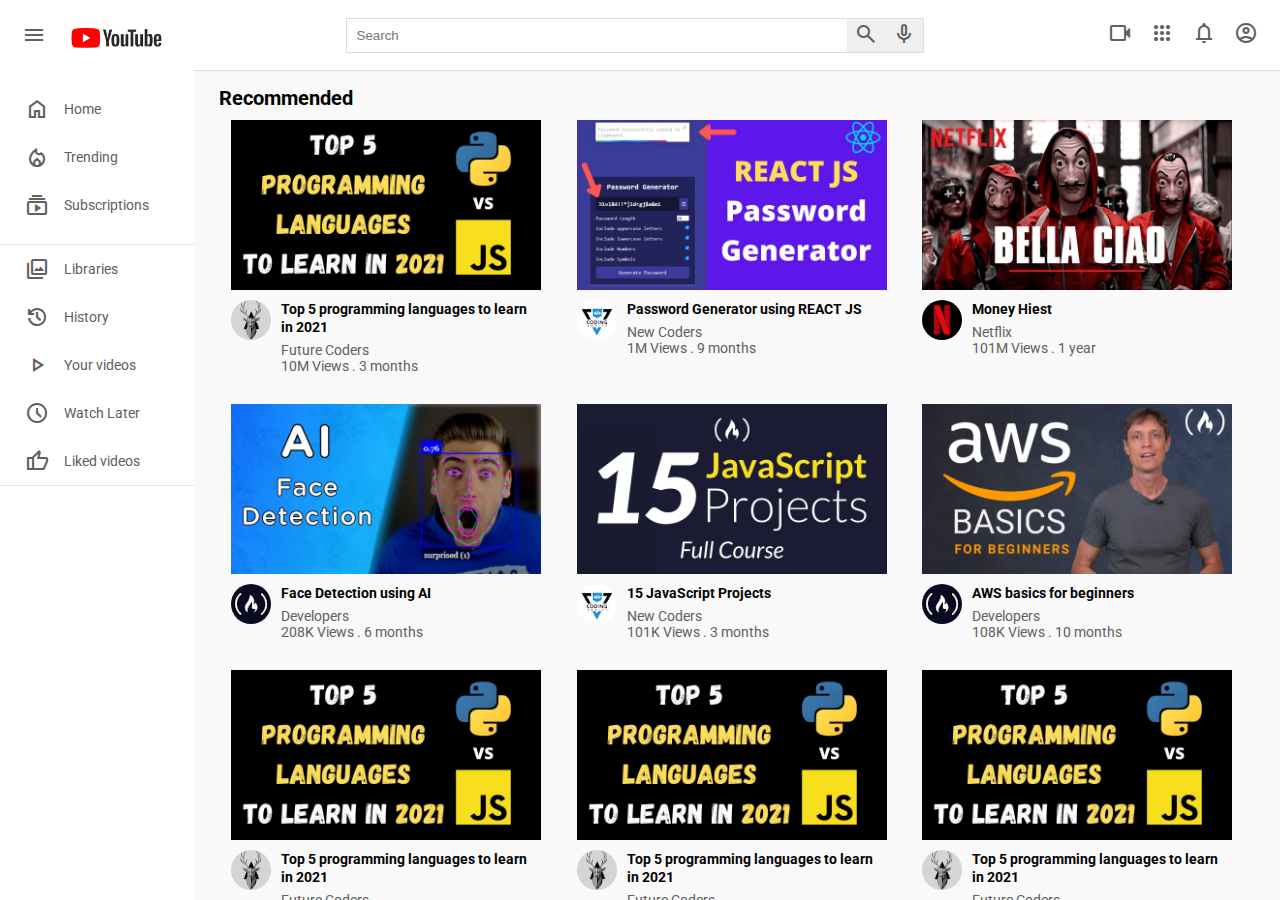
==== index.html @ a3cf9353 "Add files via upload" ====
<!DOCTYPE html>
<html lang="en">
<head>
    <meta charset="UTF-8">
    <meta http-equiv="X-UA-Compatible" content="IE=edge">
    <meta name="viewport" content="width=device-width, initial-scale=1.0">
    <title>Youtube.com clone</title>
    <link href="https://fonts.googleapis.com/css2?family=Material+Symbols+Outlined" rel="stylesheet" />
    <link rel="stylesheet" href="style.css" type="text/css">
</head>
<body>
    
    <div class="header">
        <div class="header-left">
            <i class="material-symbols-outlined"> menu </i>
            <img src="logo.png" alt="">
        </div>
        <div class="header-search">
            <form action="">
                <input type="text" placeholder="Search"/>
                <button>
                    <i class="material-symbols-outlined">search</i>
                </button>
                <button><i class="material-symbols-outlined">
                    keyboard_voice
                </i>
            </button>
            </form>
        </div>

        <div class="header-icons">
            <i class="material-symbols-outlined">videocam</i>
            <i class="material-symbols-outlined">apps</i>
            <i class="material-symbols-outlined">notifications</i>
            <i class="material-symbols-outlined">account_circle</i>
        </div>
    </div>
    <div class="mainBody">
        <div class="sidebar">
            <div class="sidebar-categories">
                <div class="sidebar-category">
                    <i class="material-symbols-outlined">home</i>
                    <span>Home</span>
                </div>
                <div class="sidebar-category">
                    <i class="material-symbols-outlined">local_fire_department</i>
                    <span>Trending</span>
                </div>
                <div class="sidebar-category">
                    <i class="material-symbols-outlined">subscriptions</i>
                    <span>Subscriptions</span>
                </div>
            </div>
            <hr />
                <div class="sidebar-category">
                    <i class="material-symbols-outlined">
                        collections
                    </i>
                    <span>Libraries</span>
                </div>
                <div class="sidebar-category">
                    <i class="material-symbols-outlined">
                        history
                    </i>
                    <span>History</span>
                </div>
                <div class="sidebar-category">
                    <i class="material-symbols-outlined">
                        play_arrow
                    </i>
                    <span>Your videos</span>
                </div>
                <div class="sidebar-category">
                    <i class="material-symbols-outlined">
                        watch_later
                    </i>
                    <span>Watch Later</span>
                </div>
                <div class="sidebar-category">
                    <i class="material-symbols-outlined">
                        thumb_up
                    </i>
                    <span>Liked videos</span>
                </div>
                <hr />
                </div>
            <div class="videos">
                <h1>Recommended</h1>
                <div class="videos-container">
                <div class="video">
                <div class="video-thumbnail">
                <img src="video_thumb_1.jpg" alt=""/>
                </div>
            <div class="video-details">
                <div class="author">
                    <img src="profile_2.jpg" alt=""/>
                </div>
                <div class="title">
                    <h3>Top 5 programming languages to learn in 2021</h3>
                    <a href="">Future Coders</a>
                    <span>10M Views . 3 months</span>
                </div>
            </div>
            </div>
        <div class="video">
            <div class="video-thumbnail">
                <img src="video_thumb_2.jpg">
            </div>
            <div class="video-details">
                <div class="author">
                    <img src="profile_3.jpg" alt=""/>
                </div>
                <div class="title">
                    <h3>Password Generator using REACT JS</h3>
                    <a href="">New Coders</a>
                    <span>1M Views . 9 months</span>
                </div>
            </div>
        </div>
        <div class="video">
            <div class="video-thumbnail">
                <img src="video_thumb_3.jpg">
            </div>
            <div class="video-details">
                <div class="author">
                    <img src="profile_1.jpg" alt=""/>
                </div>
                <div class="title">
                    <h3>Money Hiest</h3>
                    <a href="">Netflix</a>
                    <span>101M Views .  1 year </span>
                </div>
            </div>
        </div>
        <div class="video">
            <div class="video-thumbnail">
                <img src="video_thumb_6.jpg">
            </div>
            <div class="video-details">
                <div class="author">
                    <img src="profile_4.jpg" alt=""/>
                </div>
                <div class="title">
                    <h3>Face Detection using AI</h3>
                    <a href="">Developers</a>
                    <span>208K Views . 6 months</span>
                </div>
            </div>
        </div>
        <div class="video">
            <div class="video-thumbnail">
                <img src="video_thumb_5.jpg">
            </div>
            <div class="video-details">
                <div class="author">
                    <img src="profile_3.jpg" alt=""/>
                </div>
                <div class="title">
                    <h3>15 JavaScript Projects</h3>
                    <a href="">New Coders</a>
                    <span>101K Views . 3 months</span>
                </div>
            </div>
        </div>
        <div class="video">
            <div class="video-thumbnail">
                <img src="video_thumb_7.jpg">
            </div>
            <div class="video-details">
                <div class="author">
                    <img src="profile_4.jpg" alt=""/>
                </div>
                <div class="title">
                    <h3>AWS basics for beginners</h3>
                    <a href="">Developers</a>
                    <span>108K Views . 10 months</span>
                </div>
            </div>
        </div>
        <div class="video">
            <div class="video-thumbnail">
            <img src="video_thumb_1.jpg" alt=""/>
            </div>
        <div class="video-details">
            <div class="author">
                <img src="profile_2.jpg" alt=""/>
            </div>
            <div class="title">
                <h3>Top 5 programming languages to learn in 2021</h3>
                <a href="">Future Coders</a>
                <span>10M Views . 3 months</span>
            </div>
        </div>
        </div>
        <div class="video">
            <div class="video-thumbnail">
            <img src="video_thumb_1.jpg" alt=""/>
            </div>
        <div class="video-details">
            <div class="author">
                <img src="profile_2.jpg" alt=""/>
            </div>
            <div class="title">
                <h3>Top 5 programming languages to learn in 2021</h3>
                <a href="">Future Coders</a>
                <span>10M Views . 3 months</span>
            </div>
        </div>
        </div>
        <div class="video">
            <div class="video-thumbnail">
            <img src="video_thumb_1.jpg" alt=""/>
            </div>
        <div class="video-details">
            <div class="author">
                <img src="profile_2.jpg" alt=""/>
            </div>
            <div class="title">
                <h3>Top 5 programming languages to learn in 2021</h3>
                <a href="">Future Coders</a>
                <span>10M Views . 3 months</span>
            </div>
        </div>
        </div>
        <div class="video">
            <div class="video-thumbnail">
            <img src="video_thumb_1.jpg" alt=""/>
            </div>
        <div class="video-details">
            <div class="author">
                <img src="profile_2.jpg" alt=""/>
            </div>
            <div class="title">
                <h3>Top 5 programming languages to learn in 2021</h3>
                <a href="">Future Coders</a>
                <span>10M Views . 3 months</span>
            </div>
        </div>
        </div>
        <div class="video">
            <div class="video-thumbnail">
            <img src="video_thumb_1.jpg" alt=""/>
            </div>
        <div class="video-details">
            <div class="author">
                <img src="profile_2.jpg" alt=""/>
            </div>
            <div class="title">
                <h3>Top 5 programming languages to learn in 2021</h3>
                <a href="">Future Coders</a>
                <span>10M Views . 3 months</span>
            </div>
        </div>
        </div>
        <div class="video">
            <div class="video-thumbnail">
            <img src="video_thumb_1.jpg" alt=""/>
            </div>
        <div class="video-details">
            <div class="author">
                <img src="profile_2.jpg" alt=""/>
            </div>
            <div class="title">
                <h3>Top 5 programming languages to learn in 2021</h3>
                <a href="">Future Coders</a>
                <span>10M Views . 3 months</span>
            </div>
        </div>
        </div>
        </div>
    </div>
</div>

</body>
</html>
---- style.css ----
@import url('https://fonts.googleapis.com/css2?family=Poppins:ital,wght@1,200;1,300;1,400;1,500;1,600;1,700;1,800;1,900&family=Roboto:wght@300;400;700&display=swap');

*{
    margin: 0;
    padding: 0;
    box-sizing: border-box;
}

body{
    font-family: 'Roboto',sans-serif;
}

.material-symbols-outlined{
    color: rgb(96,96,96);
}
.header{
    display: flex;
    justify-content: space-between;
    align-items: center;
    height: 70px;
    padding: 15px;
}
.header-left{
    display: flex;
    align-items: center;
}
.header-left img{
    width: 100px;
    margin-left: 15px;
}
.header i{
    padding:0px 7px;
    cursor: pointer;
}
.header-search form{
    border: 1px solid #ddd;
    height: 35px;
    margin: 0;
    padding: 0;
    display: flex;
    
}
.header-search input{
    width: 500px;
    padding: 10px;
    margin: 0;
    border-radius: 0;
    border: none;
}
.header-search button{
    padding: 0;
    margin: 0;
    height: 100;
    border: none;
    border-radius: 0;
    justify-content: space-between;
}

.mainBody{
    height: calc(100vh - 70px);
    display: flex;
    overflow: hidden;
}
.sidebar{
    height:100%;
    width:230px;
    background-color: white;
    overflow-y: scroll;
}
.sidebar-categories{
    width:100%;
    display: flex;
    flex-direction: column;
    margin-bottom: 15px;
    margin-top: 15px;
}
.sidebar-category{
    display: flex;
    align-items: center;
    padding: 12px 25px;
}
.sidebar-category span{
    margin-left: 15px;
}
.sidebar-category:hover{
    background-color: #e5e5e5;
    cursor: pointer;
}
.sidebar::-webkit-scrollbar{
    display: none;
}
hr{
    height: 1px;
    background-color: #e5e5e5;
    border: none;
}
.videos{
    background-color: #f9f9f9;
    width: 100%;
    height: 100%;
    padding: 15px 25px;
    border-top: 1px solid #ddd;
    overflow-y: scroll;
}

.videos-container{
    display: flex;
    flex-direction: row;
    justify-content: space-around;
    flex-wrap: wrap;
}
.video{
    width:310px;
    margin-right: 10px;
    margin-bottom: 30px;
}
.video-thumbnail{
    width: 100%;
    height: 170px;
   
}
.video-thumbnail img{
    object-fit: cover;
    height: 100%;
    width: 100%;
}

.author img{
    object-fit: cover;
    border-radius: 50%;
    height: 40px;
    width: 40px;
    margin-right: 10px;
}
.video-details{
    display:flex;
    margin-top: 10px;
}
.title{
    display: flex;
    flex-direction: column;
}
.title h3{
    color: rgb(3,3,3);
    line-height: 18px;
    font-size: 14px;
    margin-bottom: 6px;
}

.title a,
span{
    text-decoration: none;
    color: rgb(96,96,96);
    font-size: 14px;

}
h1{
    font-size: 20px;
    margin-bottom: 10px;
    color: rgb(3,3,3);

}
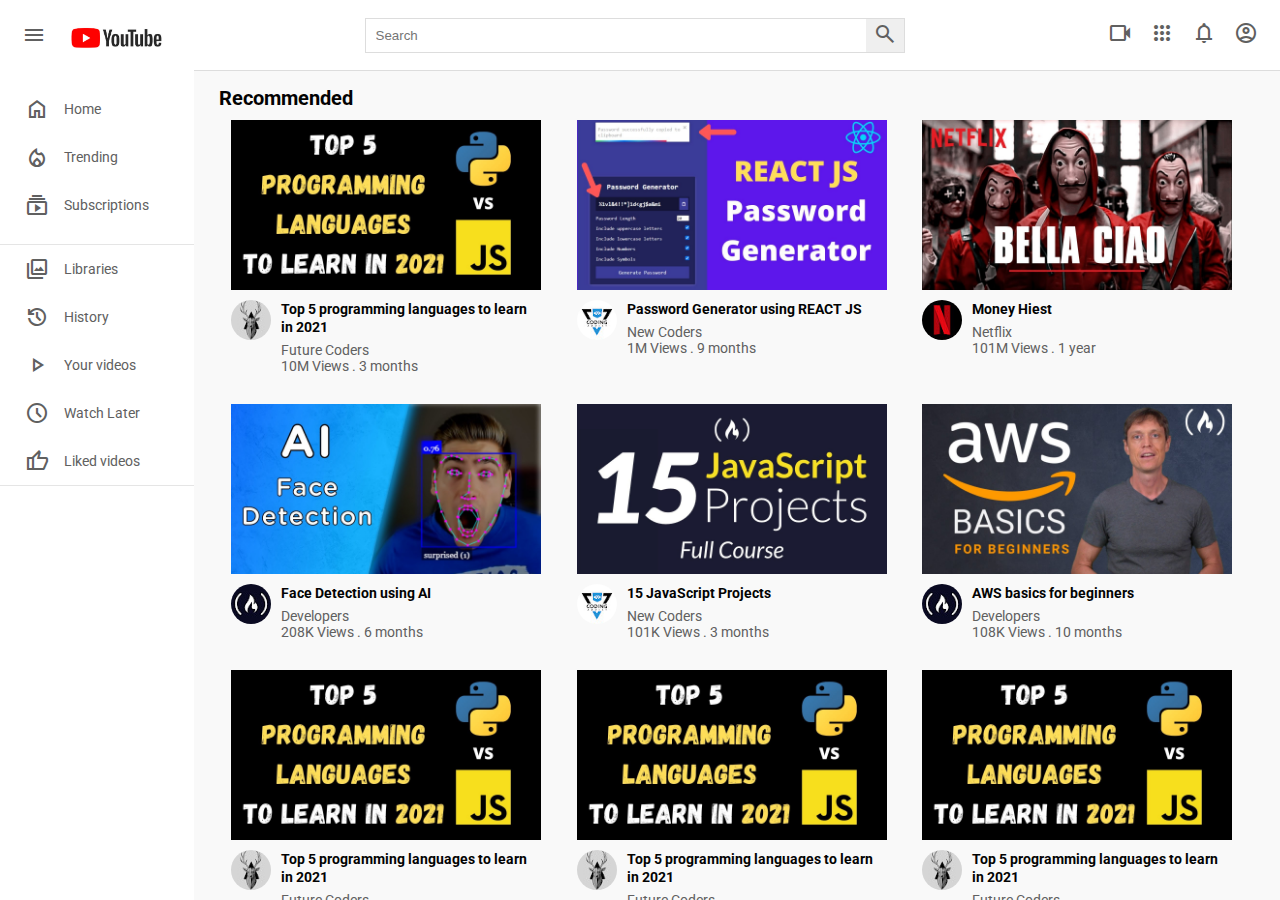
==== commit 7ef48d11: "Update index.html" ====
--- a/index.html
+++ b/index.html
@@ -21,12 +21,9 @@
                 <button>
                     <i class="material-symbols-outlined">search</i>
                 </button>
-                <button><i class="material-symbols-outlined">
-                    keyboard_voice
-                </i>
-            </button>
             </form>
         </div>
+     
 
         <div class="header-icons">
             <i class="material-symbols-outlined">videocam</i>
@@ -38,7 +35,7 @@
     <div class="mainBody">
         <div class="sidebar">
             <div class="sidebar-categories">
-                <div class="sidebar-category">
+                <div class="sidebar-category active">
                     <i class="material-symbols-outlined">home</i>
                     <span>Home</span>
                 </div>
@@ -272,4 +269,4 @@
 </div>
 
 </body>
-</html>+</html>
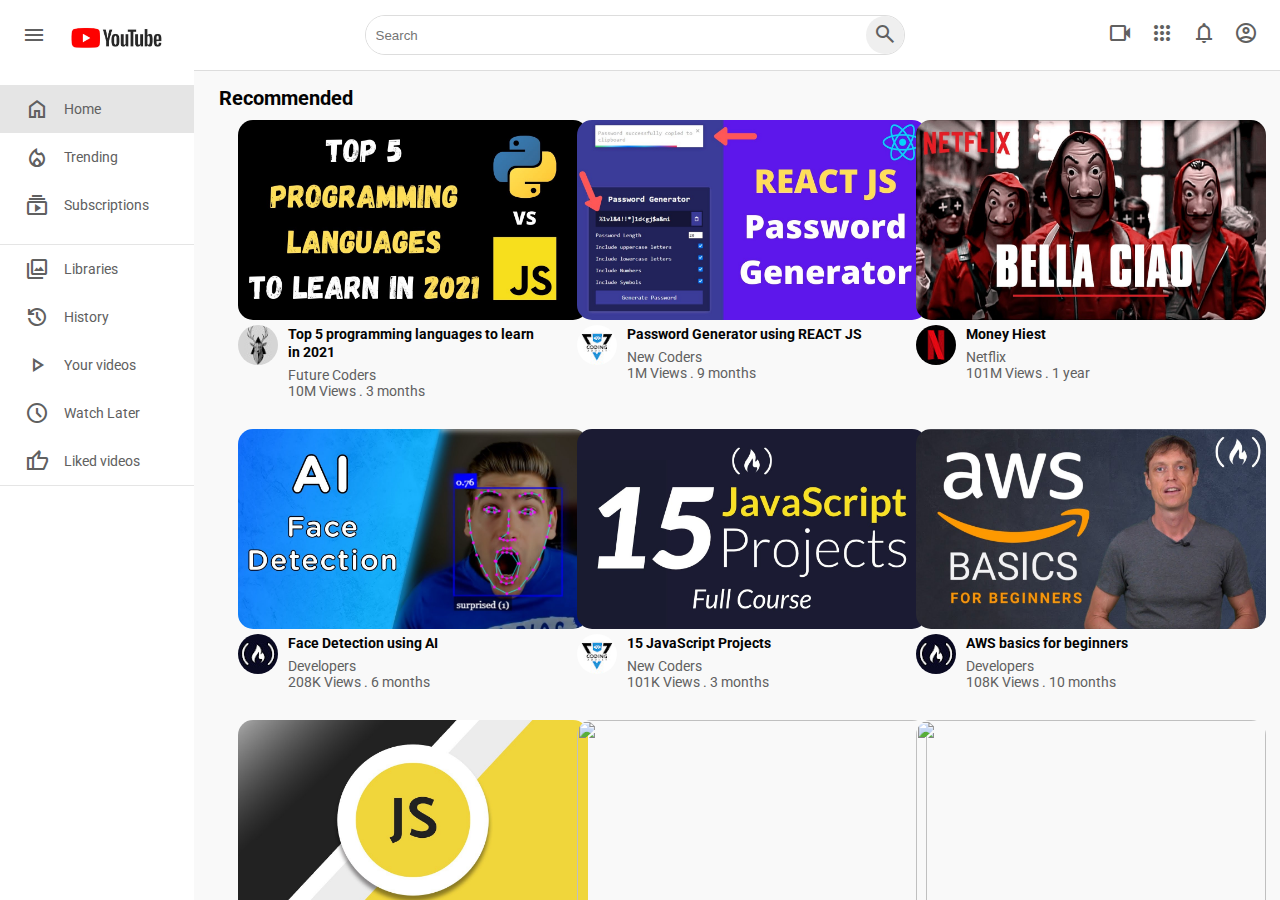
==== commit 4476b721: "Update index.html" ====
--- a/index.html
+++ b/index.html
@@ -1,5 +1,6 @@
 <!DOCTYPE html>
 <html lang="en">
+
 <head>
     <meta charset="UTF-8">
     <meta http-equiv="X-UA-Compatible" content="IE=edge">
@@ -8,8 +9,8 @@
     <link href="https://fonts.googleapis.com/css2?family=Material+Symbols+Outlined" rel="stylesheet" />
     <link rel="stylesheet" href="style.css" type="text/css">
 </head>
+
 <body>
-    
     <div class="header">
         <div class="header-left">
             <i class="material-symbols-outlined"> menu </i>
@@ -176,89 +177,89 @@
         </div>
         <div class="video">
             <div class="video-thumbnail">
-            <img src="video_thumb_1.jpg" alt=""/>
-            </div>
-        <div class="video-details">
-            <div class="author">
-                <img src="profile_2.jpg" alt=""/>
-            </div>
-            <div class="title">
-                <h3>Top 5 programming languages to learn in 2021</h3>
-                <a href="">Future Coders</a>
-                <span>10M Views . 3 months</span>
-            </div>
-        </div>
-        </div>
-        <div class="video">
-            <div class="video-thumbnail">
-            <img src="video_thumb_1.jpg" alt=""/>
-            </div>
-        <div class="video-details">
-            <div class="author">
-                <img src="profile_2.jpg" alt=""/>
-            </div>
-            <div class="title">
-                <h3>Top 5 programming languages to learn in 2021</h3>
-                <a href="">Future Coders</a>
-                <span>10M Views . 3 months</span>
-            </div>
-        </div>
-        </div>
-        <div class="video">
-            <div class="video-thumbnail">
-            <img src="video_thumb_1.jpg" alt=""/>
-            </div>
-        <div class="video-details">
-            <div class="author">
-                <img src="profile_2.jpg" alt=""/>
-            </div>
-            <div class="title">
-                <h3>Top 5 programming languages to learn in 2021</h3>
-                <a href="">Future Coders</a>
-                <span>10M Views . 3 months</span>
-            </div>
-        </div>
-        </div>
-        <div class="video">
-            <div class="video-thumbnail">
-            <img src="video_thumb_1.jpg" alt=""/>
-            </div>
-        <div class="video-details">
-            <div class="author">
-                <img src="profile_2.jpg" alt=""/>
-            </div>
-            <div class="title">
-                <h3>Top 5 programming languages to learn in 2021</h3>
-                <a href="">Future Coders</a>
-                <span>10M Views . 3 months</span>
-            </div>
-        </div>
-        </div>
-        <div class="video">
-            <div class="video-thumbnail">
-            <img src="video_thumb_1.jpg" alt=""/>
-            </div>
-        <div class="video-details">
-            <div class="author">
-                <img src="profile_2.jpg" alt=""/>
-            </div>
-            <div class="title">
-                <h3>Top 5 programming languages to learn in 2021</h3>
-                <a href="">Future Coders</a>
-                <span>10M Views . 3 months</span>
-            </div>
-        </div>
-        </div>
-        <div class="video">
-            <div class="video-thumbnail">
-            <img src="video_thumb_1.jpg" alt=""/>
-            </div>
-        <div class="video-details">
-            <div class="author">
-                <img src="profile_2.jpg" alt=""/>
-            </div>
-            <div class="title">
-                <h3>Top 5 programming languages to learn in 2021</h3>
+            <img src="video_thumb_4.jpg" alt=""/>
+            </div>
+        <div class="video-details">
+            <div class="author">
+                <img src="profile_2.jpg" alt=""/>
+            </div>
+            <div class="title">
+                <h3>Javascript Tutorial</h3>
+                <a href="">Future Coders</a>
+                <span>10M Views . 3 months</span>
+            </div>
+        </div>
+        </div>
+        <div class="video">
+            <div class="video-thumbnail">
+            <img src="video_thumb_8.jpg" alt=""/>
+            </div>
+        <div class="video-details">
+            <div class="author">
+                <img src="profile_2.jpg" alt=""/>
+            </div>
+            <div class="title">
+                <h3>Check out this video for more</h3>
+                <a href="">Future Coders</a>
+                <span>10M Views . 3 months</span>
+            </div>
+        </div>
+        </div>
+        <div class="video">
+            <div class="video-thumbnail">
+            <img src="video_thumb_9.jpeg" alt=""/>
+            </div>
+        <div class="video-details">
+            <div class="author">
+                <img src="profile_2.jpg" alt=""/>
+            </div>
+            <div class="title">
+                <h3>Canva youtube thumbnail guide</h3>
+                <a href="">Future Coders</a>
+                <span>10M Views . 3 months</span>
+            </div>
+        </div>
+        </div>
+        <div class="video">
+            <div class="video-thumbnail">
+            <img src="video_thumb_10.jpeg" alt=""/>
+            </div>
+        <div class="video-details">
+            <div class="author">
+                <img src="profile_2.jpg" alt=""/>
+            </div>
+            <div class="title">
+                <h3>My puppy training secrets</h3>
+                <a href="">Future Coders</a>
+                <span>10M Views . 3 months</span>
+            </div>
+        </div>
+        </div>
+        <div class="video">
+            <div class="video-thumbnail">
+            <img src="video_thumb_11.jpeg" alt=""/>
+            </div>
+        <div class="video-details">
+            <div class="author">
+                <img src="profile_2.jpg" alt=""/>
+            </div>
+            <div class="title">
+                <h3>Digital Technology</h3>
+                <a href="">Future Coders</a>
+                <span>10M Views . 3 months</span>
+            </div>
+        </div>
+        </div>
+        <div class="video">
+            <div class="video-thumbnail">
+            <img src="video_thumb_12.jpeg" alt=""/>
+            </div>
+        <div class="video-details">
+            <div class="author">
+                <img src="profile_2.jpg" alt=""/>
+            </div>
+            <div class="title">
+                <h3>Doube your ecommerce sales</h3>
                 <a href="">Future Coders</a>
                 <span>10M Views . 3 months</span>
             </div>
--- a/style.css
+++ b/style.css
@@ -34,26 +34,27 @@
 }
 .header-search form{
     border: 1px solid #ddd;
-    height: 35px;
+    height: 40px;
     margin: 0;
-    padding: 0;
     display: flex;
-    
+    border-radius: 40px;
+
 }
 .header-search input{
     width: 500px;
     padding: 10px;
+    border: none;
     margin: 0;
-    border-radius: 0;
-    border: none;
+    border-radius: 40px;
 }
 .header-search button{
     padding: 0;
     margin: 0;
     height: 100;
     border: none;
-    border-radius: 0;
+    border-radius: 40px;
     justify-content: space-between;
+
 }
 
 .mainBody{
@@ -82,6 +83,10 @@
 .sidebar-category span{
     margin-left: 15px;
 }
+.sidebar-category.active{
+    background-color: #e5e5e5;
+    cursor: pointer;
+}
 .sidebar-category:hover{
     background-color: #e5e5e5;
     cursor: pointer;
@@ -106,7 +111,7 @@
 .videos-container{
     display: flex;
     flex-direction: row;
-    justify-content: space-around;
+    justify-content: space-evenly;
     flex-wrap: wrap;
 }
 .video{
@@ -121,8 +126,9 @@
 }
 .video-thumbnail img{
     object-fit: cover;
-    height: 100%;
-    width: 100%;
+    height: 200px;
+    width: 350px;
+    border-radius: 15px;
 }
 
 .author img{
@@ -134,7 +140,7 @@
 }
 .video-details{
     display:flex;
-    margin-top: 10px;
+    margin-top: 35px;
 }
 .title{
     display: flex;
@@ -159,4 +165,4 @@
     margin-bottom: 10px;
     color: rgb(3,3,3);
 
-}+}
